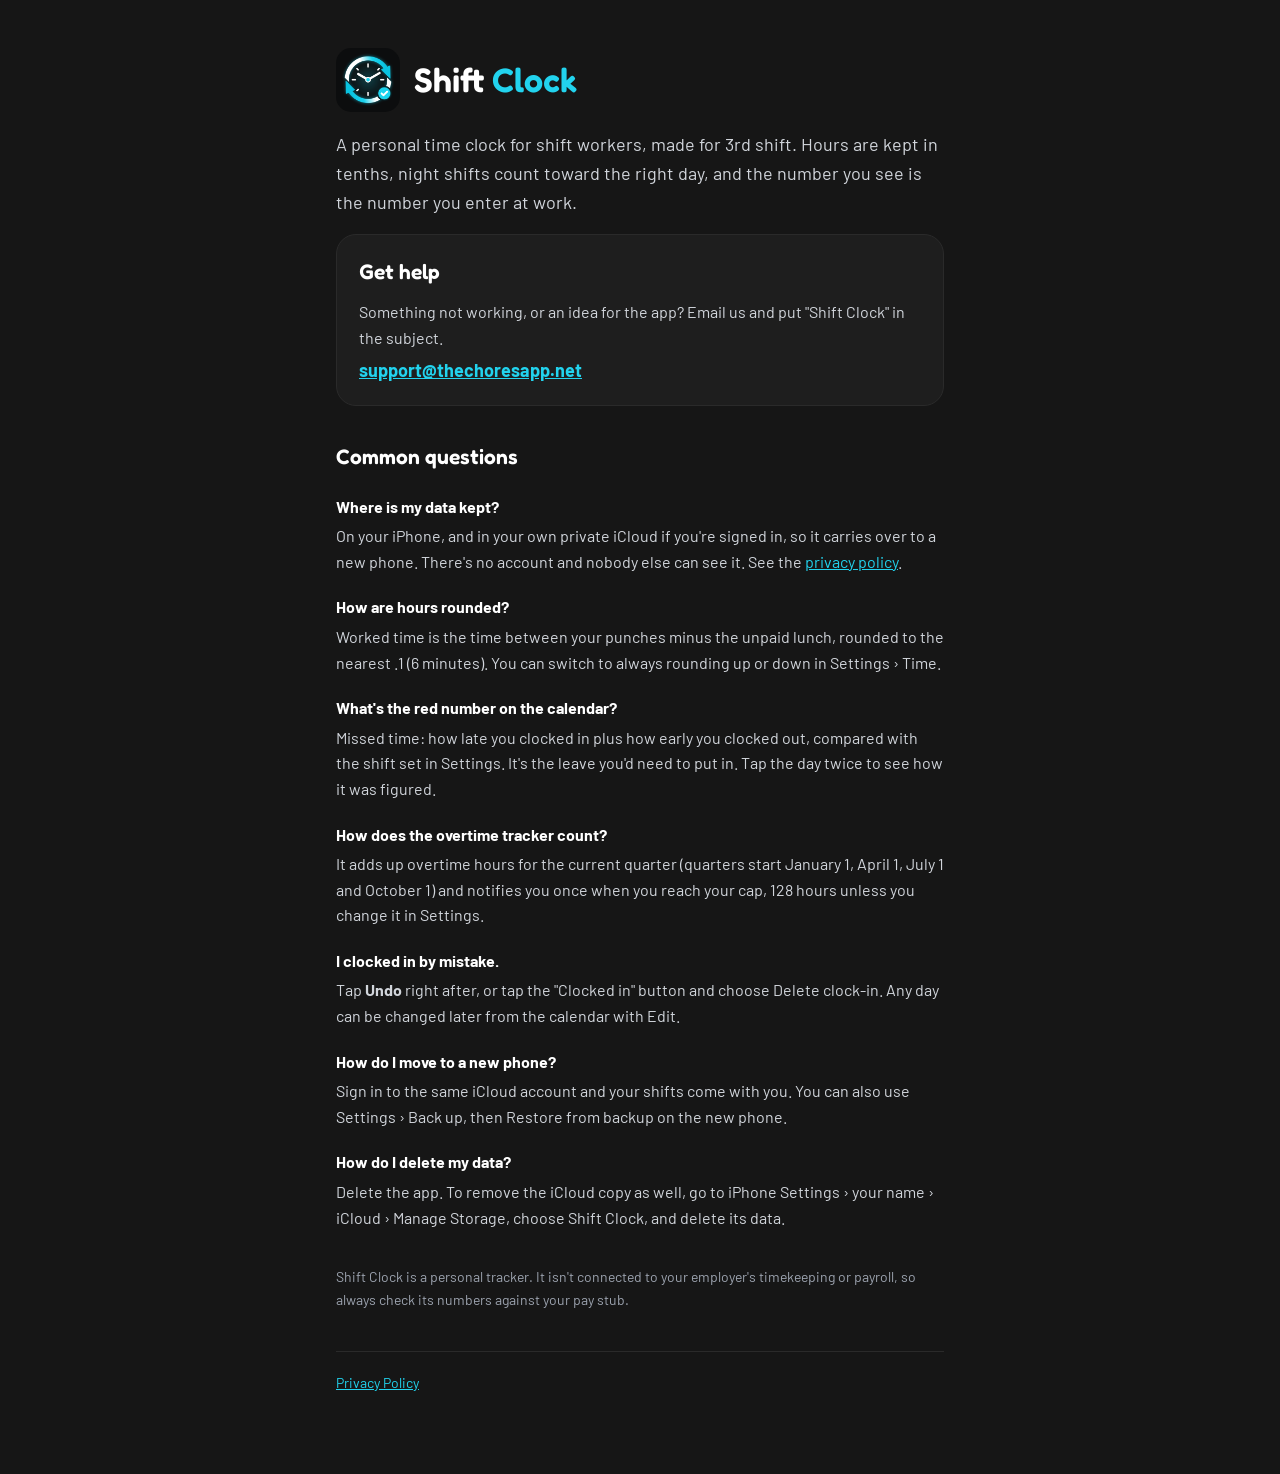
==== shiftclock/index.html @ 12bffdc5 "Add Shift Clock support and privacy pages Support (/shiftclock/) and privacy policy (/shiftclock/pri" ====
<!DOCTYPE html>
<html lang="en">
<head>
<meta charset="utf-8">
<meta name="viewport" content="width=device-width, initial-scale=1">
<title>Shift Clock — Support</title>
<meta name="description" content="Shift Clock is a personal time clock for shift workers: hours in tenths, night shifts on the right day, missed time and a quarterly overtime tracker.">
<link rel="icon" href="icon.png">
<link rel="apple-touch-icon" href="icon.png">
<link rel="preconnect" href="https://fonts.googleapis.com">
<link href="https://fonts.googleapis.com/css2?family=Barlow:wght@400;600;700&family=Fredoka:wght@600&display=swap" rel="stylesheet">
<link rel="stylesheet" href="style.css">
</head>
<body>
<main>
  <div class="brand">
    <img src="icon.png" alt="" width="64" height="64">
    <h1>Shift <span class="teal">Clock</span></h1>
  </div>
  <p class="lede">A personal time clock for shift workers, made for 3rd shift. Hours are kept in tenths,
  night shifts count toward the right day, and the number you see is the number you enter at work.</p>

  <div class="card">
    <h2>Get help</h2>
    <p>Something not working, or an idea for the app? Email us and put "Shift Clock" in the subject.</p>
    <a class="email" href="mailto:support@thechoresapp.net?subject=Shift%20Clock">support@thechoresapp.net</a>
  </div>

  <h2>Common questions</h2>

  <h3>Where is my data kept?</h3>
  <p>On your iPhone, and in your own private iCloud if you're signed in, so it carries over to a new
  phone. There's no account and nobody else can see it. See the <a href="privacy.html">privacy policy</a>.</p>

  <h3>How are hours rounded?</h3>
  <p>Worked time is the time between your punches minus the unpaid lunch, rounded to the nearest .1
  (6 minutes). You can switch to always rounding up or down in Settings › Time.</p>

  <h3>What's the red number on the calendar?</h3>
  <p>Missed time: how late you clocked in plus how early you clocked out, compared with the shift set
  in Settings. It's the leave you'd need to put in. Tap the day twice to see how it was figured.</p>

  <h3>How does the overtime tracker count?</h3>
  <p>It adds up overtime hours for the current quarter (quarters start January 1, April 1, July 1 and
  October 1) and notifies you once when you reach your cap, 128 hours unless you change it in Settings.</p>

  <h3>I clocked in by mistake.</h3>
  <p>Tap <strong>Undo</strong> right after, or tap the "Clocked in" button and choose Delete clock-in.
  Any day can be changed later from the calendar with Edit.</p>

  <h3>How do I move to a new phone?</h3>
  <p>Sign in to the same iCloud account and your shifts come with you. You can also use Settings ›
  Back up, then Restore from backup on the new phone.</p>

  <h3>How do I delete my data?</h3>
  <p>Delete the app. To remove the iCloud copy as well, go to iPhone Settings › your name › iCloud ›
  Manage Storage, choose Shift Clock, and delete its data.</p>

  <p class="note">Shift Clock is a personal tracker. It isn't connected to your employer's timekeeping
  or payroll, so always check its numbers against your pay stub.</p>

  <footer><a href="privacy.html">Privacy Policy</a></footer>
</main>
</body>
</html>
---- shiftclock/style.css ----
/* Shift Clock pages — the app's own look (charcoal + teal), separate from The Chores. */
:root {
  --bg: #161616;
  --surface: #1E1E1E;
  --border: #2A2A2A;
  --text: #FFFFFF;
  --text-2: #D1D5DB;
  --text-3: #9CA3AF;
  --accent: #22D3EE;
  --on-accent: #161616;
}
* { margin: 0; padding: 0; box-sizing: border-box; }
body { background: var(--bg); color: var(--text); font-family: 'Barlow', system-ui, sans-serif; line-height: 1.6; }
main { max-width: 640px; margin: 0 auto; padding: 48px 16px 80px; }
a { color: var(--accent); }
.back { display: inline-block; margin-bottom: 28px; font-weight: 700; font-size: 15px; text-decoration: none; }

.brand { display: flex; align-items: center; gap: 14px; margin-bottom: 18px; }
.brand img { width: 64px; height: 64px; border-radius: 15px; }
h1 { font-family: 'Fredoka', sans-serif; font-weight: 600; font-size: 34px; line-height: 1.15; }
h1 .teal { color: var(--accent); }
.lede { font-size: 18px; color: var(--text-2); margin-bottom: 8px; }
.updated { color: var(--text-3); font-size: 14px; font-weight: 600; margin: 4px 0 28px; }

h2 { font-family: 'Fredoka', sans-serif; font-weight: 600; font-size: 21px; margin: 34px 0 10px; }
h3 { font-size: 16px; font-weight: 700; margin: 20px 0 4px; }
p, li { font-size: 16px; color: var(--text-2); }
ul { padding-left: 22px; margin: 8px 0; }
li { margin: 4px 0; }

.card { background: var(--surface); border: 1px solid var(--border); border-radius: 20px; padding: 20px 22px; margin-top: 18px; }
.card h2 { margin-top: 0; }
.email { display: inline-block; margin-top: 6px; font-size: 18px; font-weight: 700; }
.note { color: var(--text-3); font-size: 14px; margin-top: 36px; }
footer { color: var(--text-3); font-size: 14px; margin-top: 40px; padding-top: 20px; border-top: 1px solid var(--border); }
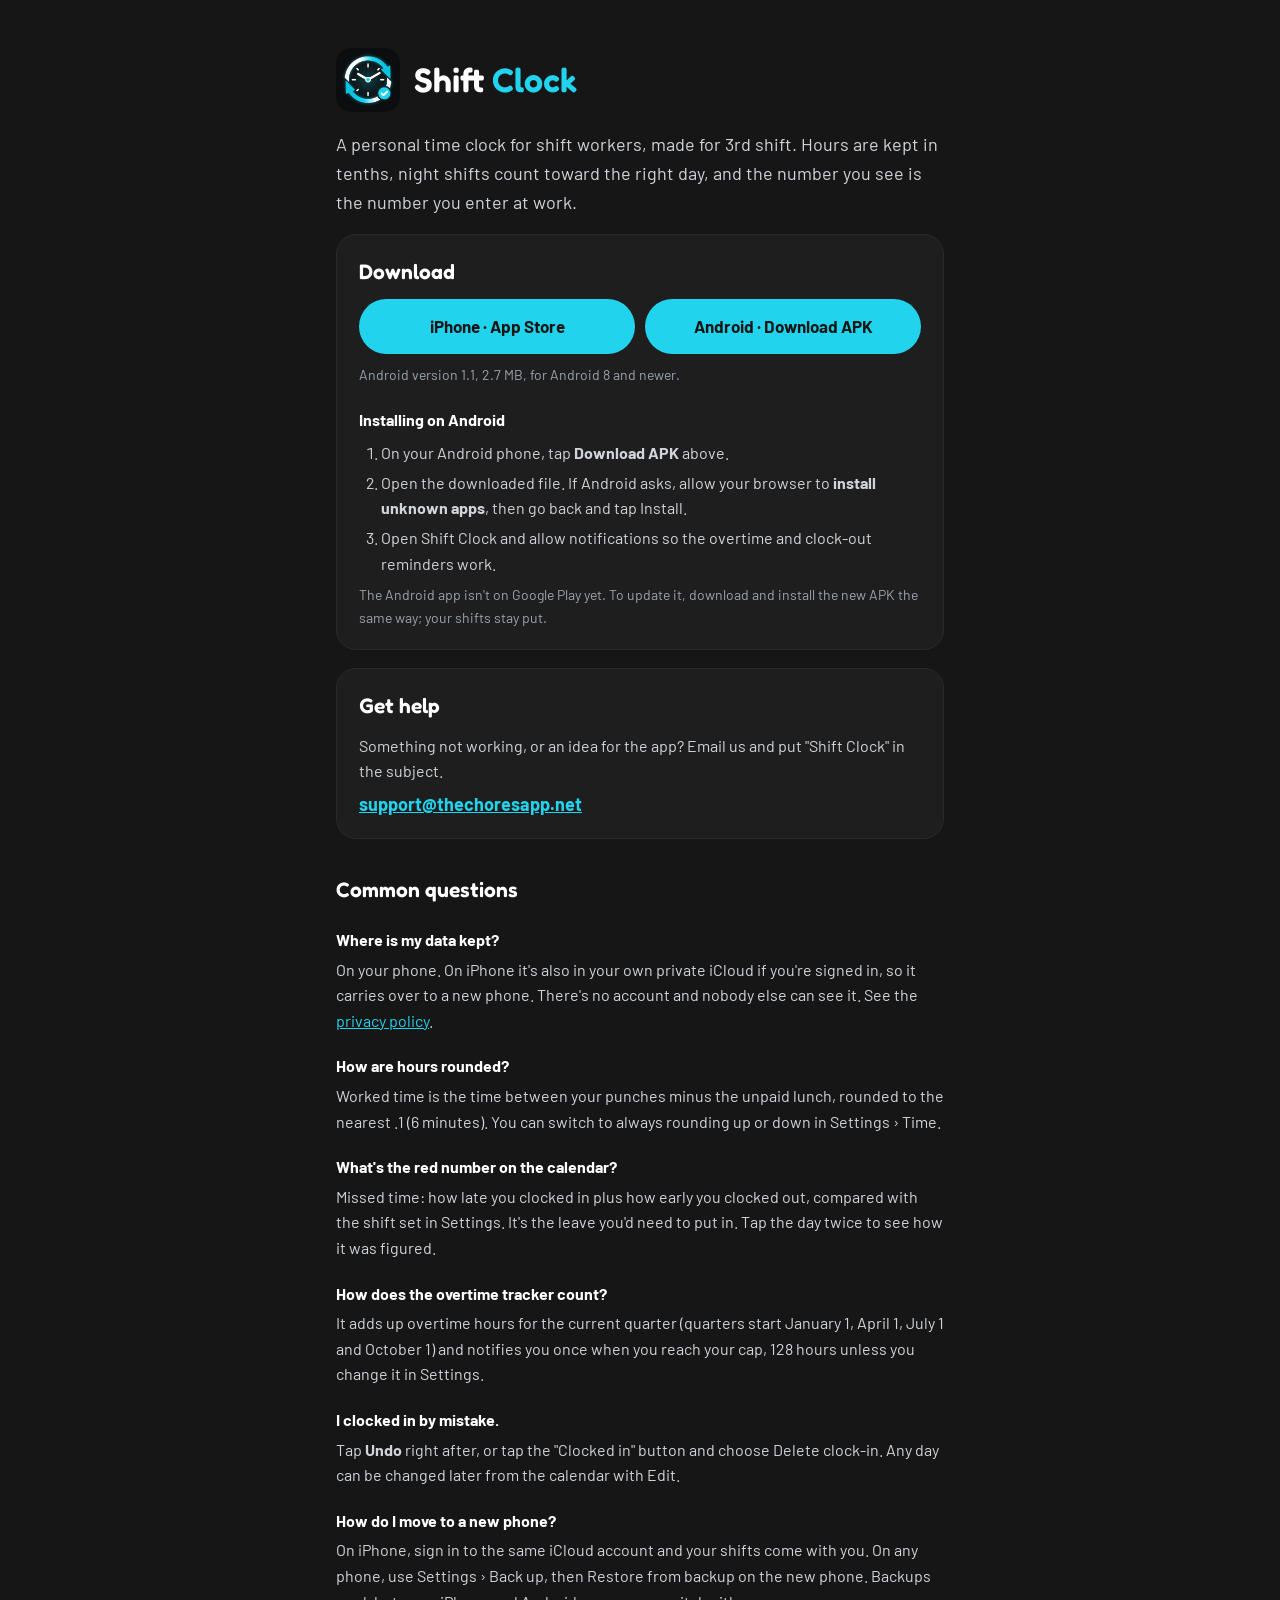
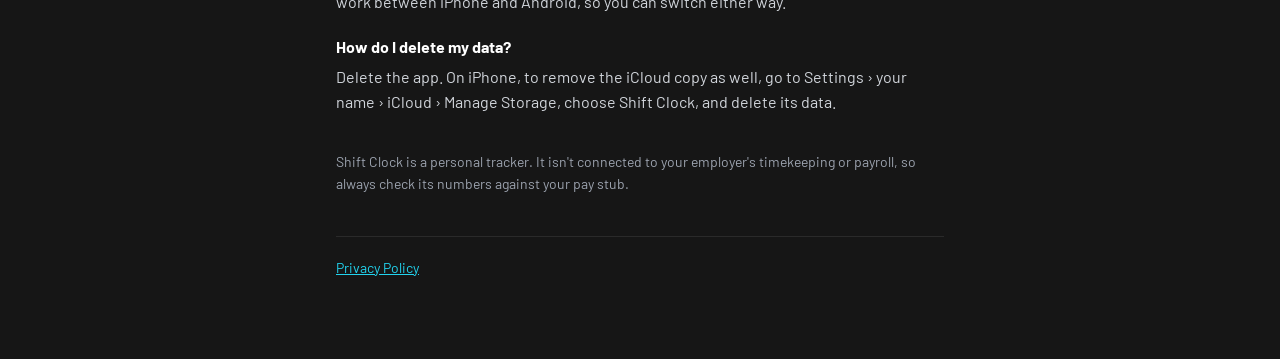
==== commit e553302d: "Shift Clock: add App Store link and Android APK download Privacy policy and FAQ now cover the Androi" ====
--- a/shiftclock/index.html
+++ b/shiftclock/index.html
@@ -3,7 +3,7 @@
 <head>
 <meta charset="utf-8">
 <meta name="viewport" content="width=device-width, initial-scale=1">
-<title>Shift Clock — Support</title>
+<title>Shift Clock — Download &amp; Support</title>
 <meta name="description" content="Shift Clock is a personal time clock for shift workers: hours in tenths, night shifts on the right day, missed time and a quarterly overtime tracker.">
 <link rel="icon" href="icon.png">
 <link rel="apple-touch-icon" href="icon.png">
@@ -20,6 +20,24 @@
   <p class="lede">A personal time clock for shift workers, made for 3rd shift. Hours are kept in tenths,
   night shifts count toward the right day, and the number you see is the number you enter at work.</p>
 
+  <div class="card" id="download">
+    <h2>Download</h2>
+    <div class="buttons">
+      <a class="button" href="https://apps.apple.com/app/id6827797859">iPhone · App Store</a>
+      <a class="button" href="ShiftClock.apk" download>Android · Download APK</a>
+    </div>
+    <p class="small">Android version 1.1, 2.7 MB, for Android 8 and newer.</p>
+    <h3>Installing on Android</h3>
+    <ol>
+      <li>On your Android phone, tap <strong>Download APK</strong> above.</li>
+      <li>Open the downloaded file. If Android asks, allow your browser to
+      <strong>install unknown apps</strong>, then go back and tap Install.</li>
+      <li>Open Shift Clock and allow notifications so the overtime and clock-out reminders work.</li>
+    </ol>
+    <p class="small">The Android app isn't on Google Play yet. To update it, download and install the
+    new APK the same way; your shifts stay put.</p>
+  </div>
+
   <div class="card">
     <h2>Get help</h2>
     <p>Something not working, or an idea for the app? Email us and put "Shift Clock" in the subject.</p>
@@ -29,8 +47,9 @@
   <h2>Common questions</h2>
 
   <h3>Where is my data kept?</h3>
-  <p>On your iPhone, and in your own private iCloud if you're signed in, so it carries over to a new
-  phone. There's no account and nobody else can see it. See the <a href="privacy.html">privacy policy</a>.</p>
+  <p>On your phone. On iPhone it's also in your own private iCloud if you're signed in, so it carries
+  over to a new phone. There's no account and nobody else can see it. See the
+  <a href="privacy.html">privacy policy</a>.</p>
 
   <h3>How are hours rounded?</h3>
   <p>Worked time is the time between your punches minus the unpaid lunch, rounded to the nearest .1
@@ -49,11 +68,12 @@
   Any day can be changed later from the calendar with Edit.</p>
 
   <h3>How do I move to a new phone?</h3>
-  <p>Sign in to the same iCloud account and your shifts come with you. You can also use Settings ›
-  Back up, then Restore from backup on the new phone.</p>
+  <p>On iPhone, sign in to the same iCloud account and your shifts come with you. On any phone, use
+  Settings › Back up, then Restore from backup on the new phone. Backups work between iPhone and
+  Android, so you can switch either way.</p>
 
   <h3>How do I delete my data?</h3>
-  <p>Delete the app. To remove the iCloud copy as well, go to iPhone Settings › your name › iCloud ›
+  <p>Delete the app. On iPhone, to remove the iCloud copy as well, go to Settings › your name › iCloud ›
   Manage Storage, choose Shift Clock, and delete its data.</p>
 
   <p class="note">Shift Clock is a personal tracker. It isn't connected to your employer's timekeeping
--- a/shiftclock/style.css
+++ b/shiftclock/style.css
@@ -25,7 +25,7 @@
 h2 { font-family: 'Fredoka', sans-serif; font-weight: 600; font-size: 21px; margin: 34px 0 10px; }
 h3 { font-size: 16px; font-weight: 700; margin: 20px 0 4px; }
 p, li { font-size: 16px; color: var(--text-2); }
-ul { padding-left: 22px; margin: 8px 0; }
+ul, ol { padding-left: 22px; margin: 8px 0; }
 li { margin: 4px 0; }
 
 .card { background: var(--surface); border: 1px solid var(--border); border-radius: 20px; padding: 20px 22px; margin-top: 18px; }
@@ -33,3 +33,7 @@
 .email { display: inline-block; margin-top: 6px; font-size: 18px; font-weight: 700; }
 .note { color: var(--text-3); font-size: 14px; margin-top: 36px; }
 footer { color: var(--text-3); font-size: 14px; margin-top: 40px; padding-top: 20px; border-top: 1px solid var(--border); }
+.buttons { display: flex; flex-wrap: wrap; gap: 10px; margin: 6px 0 10px; }
+.button { flex: 1 1 220px; display: block; text-align: center; padding: 14px 18px; border-radius: 999px;
+  background: var(--accent); color: var(--on-accent); font-weight: 700; font-size: 17px; text-decoration: none; }
+.small { font-size: 14px; color: var(--text-3); }
